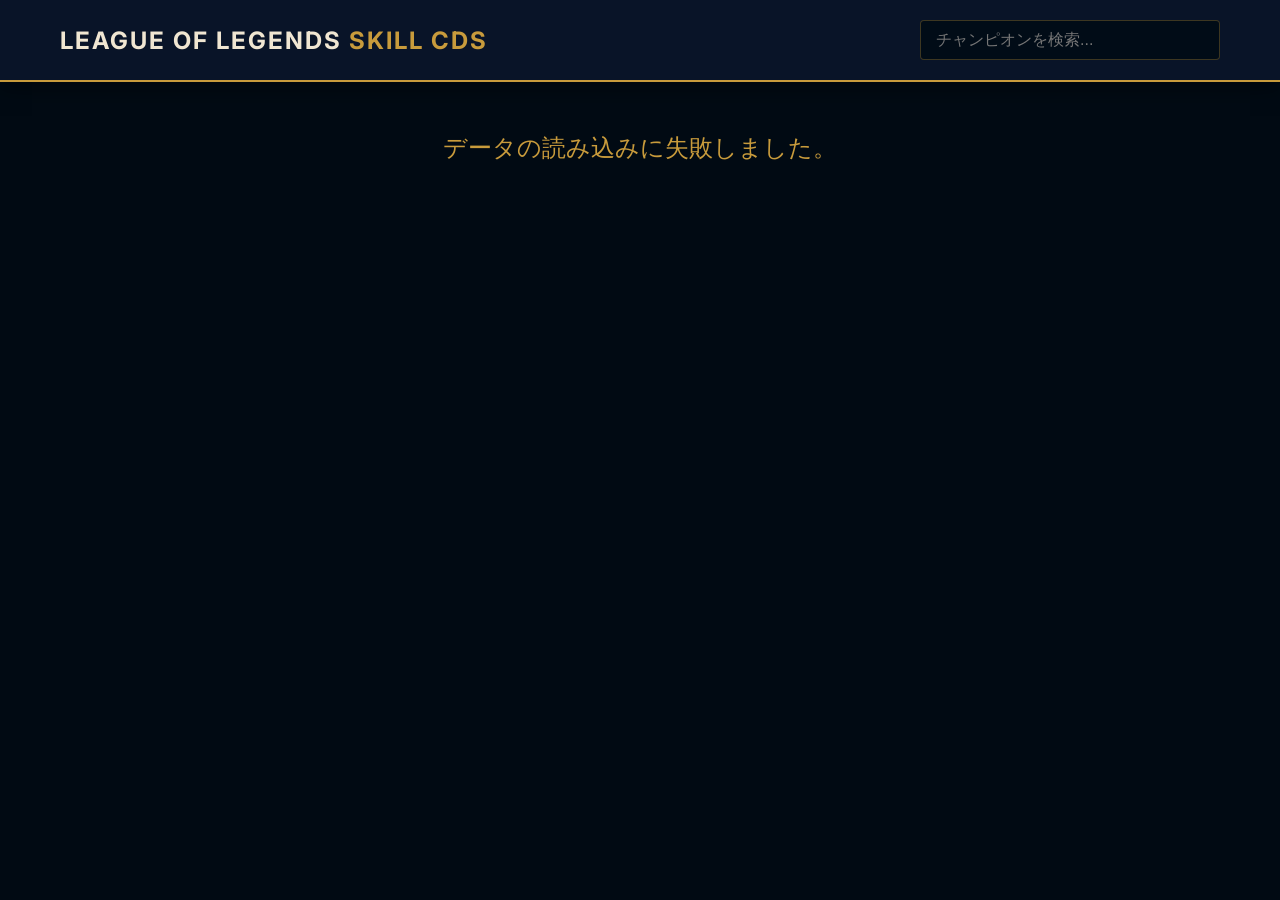
==== index.html @ e63db8bf "Add files via upload" ====
<!DOCTYPE html>
<html lang="ja">
<head>
    <meta charset="UTF-8">
    <meta name="viewport" content="width=device-width, initial-scale=1.0">
    <title>LoL Skill Cooldowns</title>
    <link href="https://fonts.googleapis.com/css2?family=Inter:wght@400;600;800&display=swap" rel="stylesheet">
    <link rel="stylesheet" href="style.css">
</head>
<body>
    <header class="header">
        <div class="header-content">
            <h1>League of Legends <span>Skill CDs</span></h1>
            <input type="text" id="searchInput" placeholder="チャンピオンを検索..." autocomplete="off">
        </div>
    </header>

    <main class="container">
        <div id="loading" class="loading">チャンピオンデータを読み込み中...</div>
        <div id="championGrid" class="champion-grid"></div>
    </main>

    <!-- Modal -->
    <div id="championModal" class="modal">
        <div class="modal-content">
            <button class="close-btn" id="closeModal">&times;</button>
            <div id="modalBody"></div>
        </div>
    </div>

    <script src="app.js"></script>
</body>
</html>
---- style.css ----
:root {
    --hex-dark: #010a13;
    --hex-blue: #091428;
    --hex-gold: #c89b3c;
    --hex-gold-light: #f0e6d2;
    --hex-text: #a09b8c;
    --hex-border: rgba(200, 155, 60, 0.3);
}

* {
    box-sizing: border-box;
    margin: 0;
    padding: 0;
}

body {
    background-color: var(--hex-dark);
    color: var(--hex-gold-light);
    font-family: 'Inter', sans-serif;
    min-height: 100vh;
}

.header {
    background-color: var(--hex-blue);
    border-bottom: 2px solid var(--hex-gold);
    padding: 20px 0;
    position: sticky;
    top: 0;
    z-index: 100;
    box-shadow: 0 4px 20px rgba(0,0,0,0.5);
}

.header-content {
    max-width: 1200px;
    margin: 0 auto;
    padding: 0 20px;
    display: flex;
    justify-content: space-between;
    align-items: center;
    flex-wrap: wrap;
    gap: 15px;
}

.header h1 {
    font-size: 1.5rem;
    text-transform: uppercase;
    letter-spacing: 2px;
}

.header h1 span {
    color: var(--hex-gold);
}

#searchInput {
    padding: 10px 15px;
    border-radius: 4px;
    border: 1px solid var(--hex-border);
    background-color: rgba(1, 10, 19, 0.8);
    color: #fff;
    font-size: 1rem;
    width: 300px;
    outline: none;
    transition: all 0.3s ease;
}

#searchInput:focus {
    border-color: var(--hex-gold);
    box-shadow: 0 0 10px rgba(200, 155, 60, 0.5);
}

.container {
    max-width: 1200px;
    margin: 40px auto;
    padding: 0 20px;
}

.loading {
    text-align: center;
    font-size: 1.5rem;
    color: var(--hex-gold);
    margin-top: 50px;
    animation: pulse 1.5s infinite;
}

@keyframes pulse {
    0% { opacity: 0.5; }
    50% { opacity: 1; }
    100% { opacity: 0.5; }
}

.champion-grid {
    display: grid;
    grid-template-columns: repeat(auto-fill, minmax(100px, 1fr));
    gap: 20px;
}

.champion-card {
    background-color: var(--hex-blue);
    border: 1px solid var(--hex-border);
    border-radius: 4px;
    overflow: hidden;
    cursor: pointer;
    transition: transform 0.3s ease, border-color 0.3s ease;
    text-align: center;
    padding-bottom: 8px;
}

.champion-card:hover {
    transform: translateY(-5px);
    border-color: var(--hex-gold);
    box-shadow: 0 5px 15px rgba(200, 155, 60, 0.2);
}

.champion-card img {
    width: 100%;
    height: auto;
    display: block;
    border-bottom: 1px solid var(--hex-border);
}

.champion-card span {
    display: block;
    margin-top: 8px;
    font-size: 0.85rem;
    font-weight: 600;
    color: var(--hex-gold-light);
}

/* Modal */
.modal {
    display: none;
    position: fixed;
    top: 0; left: 0; width: 100%; height: 100%;
    background-color: rgba(1, 10, 19, 0.9);
    backdrop-filter: blur(5px);
    z-index: 1000;
    justify-content: center;
    align-items: center;
    padding: 20px;
}

.modal.active {
    display: flex;
    animation: fadeIn 0.3s ease;
}

@keyframes fadeIn {
    from { opacity: 0; }
    to { opacity: 1; }
}

.modal-content {
    background: linear-gradient(135deg, var(--hex-blue) 0%, #000 100%);
    border: 1px solid var(--hex-gold);
    border-radius: 8px;
    width: 100%;
    max-width: 800px;
    max-height: 90vh;
    overflow-y: auto;
    position: relative;
    padding: 30px;
    box-shadow: 0 10px 40px rgba(0,0,0,0.8);
}

.close-btn {
    position: absolute;
    top: 15px;
    right: 20px;
    background: none;
    border: none;
    color: var(--hex-gold);
    font-size: 2rem;
    cursor: pointer;
    transition: color 0.3s ease;
}

.close-btn:hover {
    color: #fff;
}

/* Modal Internal Styles */
.champ-header {
    display: flex;
    align-items: center;
    gap: 20px;
    margin-bottom: 30px;
    border-bottom: 1px solid var(--hex-border);
    padding-bottom: 20px;
}

.champ-header img {
    width: 80px;
    height: 80px;
    border-radius: 50%;
    border: 2px solid var(--hex-gold);
}

.champ-title h2 {
    font-size: 2rem;
    color: var(--hex-gold);
}
.champ-title p {
    color: var(--hex-text);
    font-style: italic;
}

.skills-container {
    display: flex;
    flex-direction: column;
    gap: 20px;
}

.skill-row {
    display: flex;
    gap: 20px;
    background: rgba(255, 255, 255, 0.03);
    padding: 15px;
    border-radius: 8px;
    border-left: 3px solid var(--hex-border);
}

.skill-icon-wrapper {
    flex-shrink: 0;
    text-align: center;
}

.skill-icon-wrapper img {
    width: 64px;
    height: 64px;
    border: 1px solid var(--hex-gold);
    border-radius: 4px;
}

.skill-key {
    display: inline-block;
    background: var(--hex-gold);
    color: var(--hex-dark);
    font-weight: bold;
    padding: 2px 8px;
    border-radius: 4px;
    margin-top: 5px;
    font-size: 0.8rem;
}

.skill-info {
    flex-grow: 1;
}

.skill-info h3 {
    color: #fff;
    margin-bottom: 8px;
    font-size: 1.1rem;
}

.skill-info p.desc {
    color: var(--hex-text);
    font-size: 0.9rem;
    line-height: 1.5;
    margin-bottom: 10px;
}

.skill-cd {
    display: inline-block;
    background: rgba(200, 155, 60, 0.1);
    color: var(--hex-gold);
    padding: 6px 12px;
    border-radius: 4px;
    font-family: monospace;
    font-size: 1rem;
    border: 1px solid var(--hex-border);
}

.skill-cd span {
    color: #fff;
    margin-right: 8px;
}
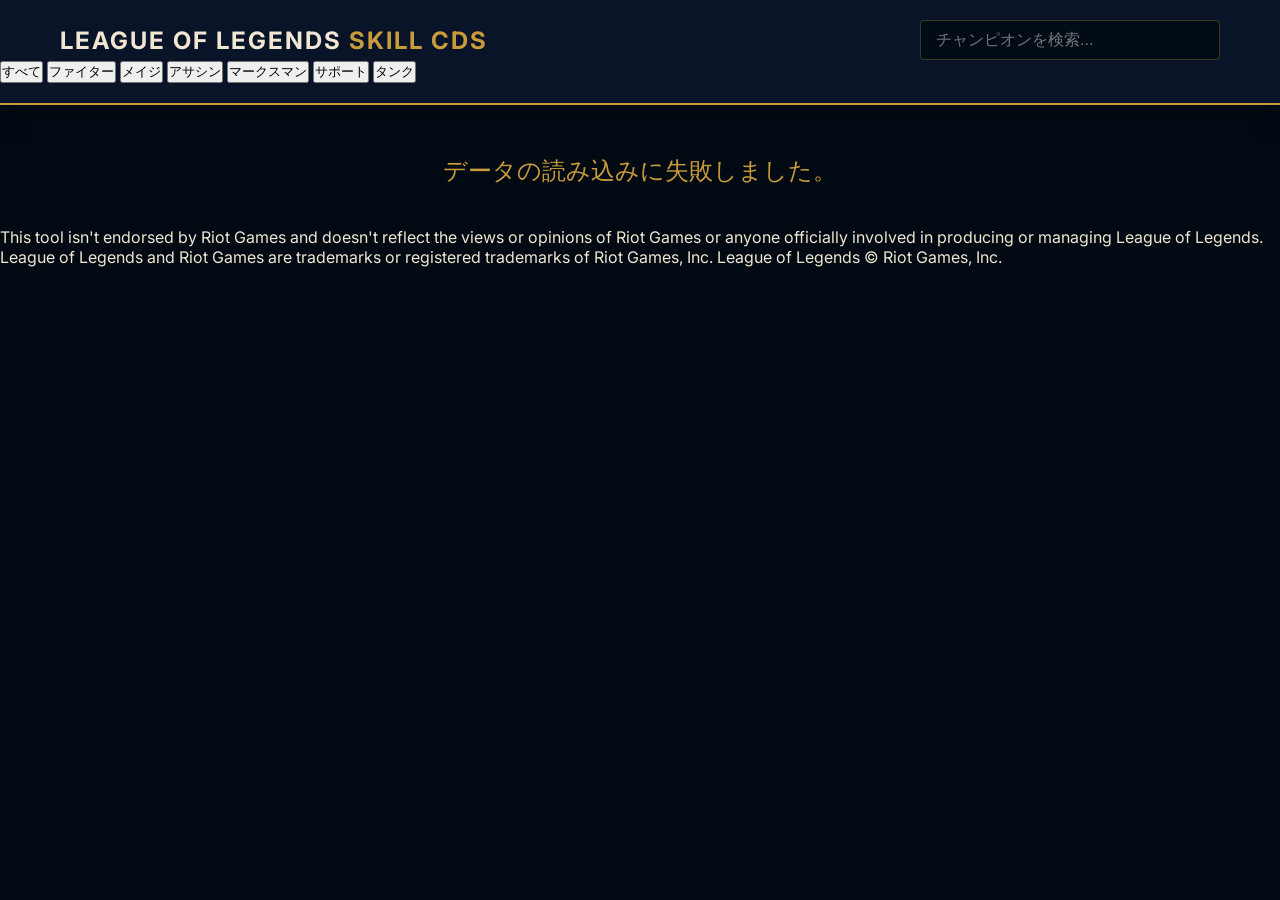
==== commit 0b9d0783: "Add files via upload" ====
--- a/index.html
+++ b/index.html
@@ -13,12 +13,27 @@
             <h1>League of Legends <span>Skill CDs</span></h1>
             <input type="text" id="searchInput" placeholder="チャンピオンを検索..." autocomplete="off">
         </div>
+        <div class="role-filters" id="roleFilters">
+            <button class="role-btn active" data-role="All">すべて</button>
+            <button class="role-btn" data-role="Fighter">ファイター</button>
+            <button class="role-btn" data-role="Mage">メイジ</button>
+            <button class="role-btn" data-role="Assassin">アサシン</button>
+            <button class="role-btn" data-role="Marksman">マークスマン</button>
+            <button class="role-btn" data-role="Support">サポート</button>
+            <button class="role-btn" data-role="Tank">タンク</button>
+        </div>
     </header>
 
     <main class="container">
         <div id="loading" class="loading">チャンピオンデータを読み込み中...</div>
         <div id="championGrid" class="champion-grid"></div>
     </main>
+
+    <footer class="footer">
+        <div class="footer-content">
+            <p>This tool isn't endorsed by Riot Games and doesn't reflect the views or opinions of Riot Games or anyone officially involved in producing or managing League of Legends. League of Legends and Riot Games are trademarks or registered trademarks of Riot Games, Inc. League of Legends &copy; Riot Games, Inc.</p>
+        </div>
+    </footer>
 
     <!-- Modal -->
     <div id="championModal" class="modal">
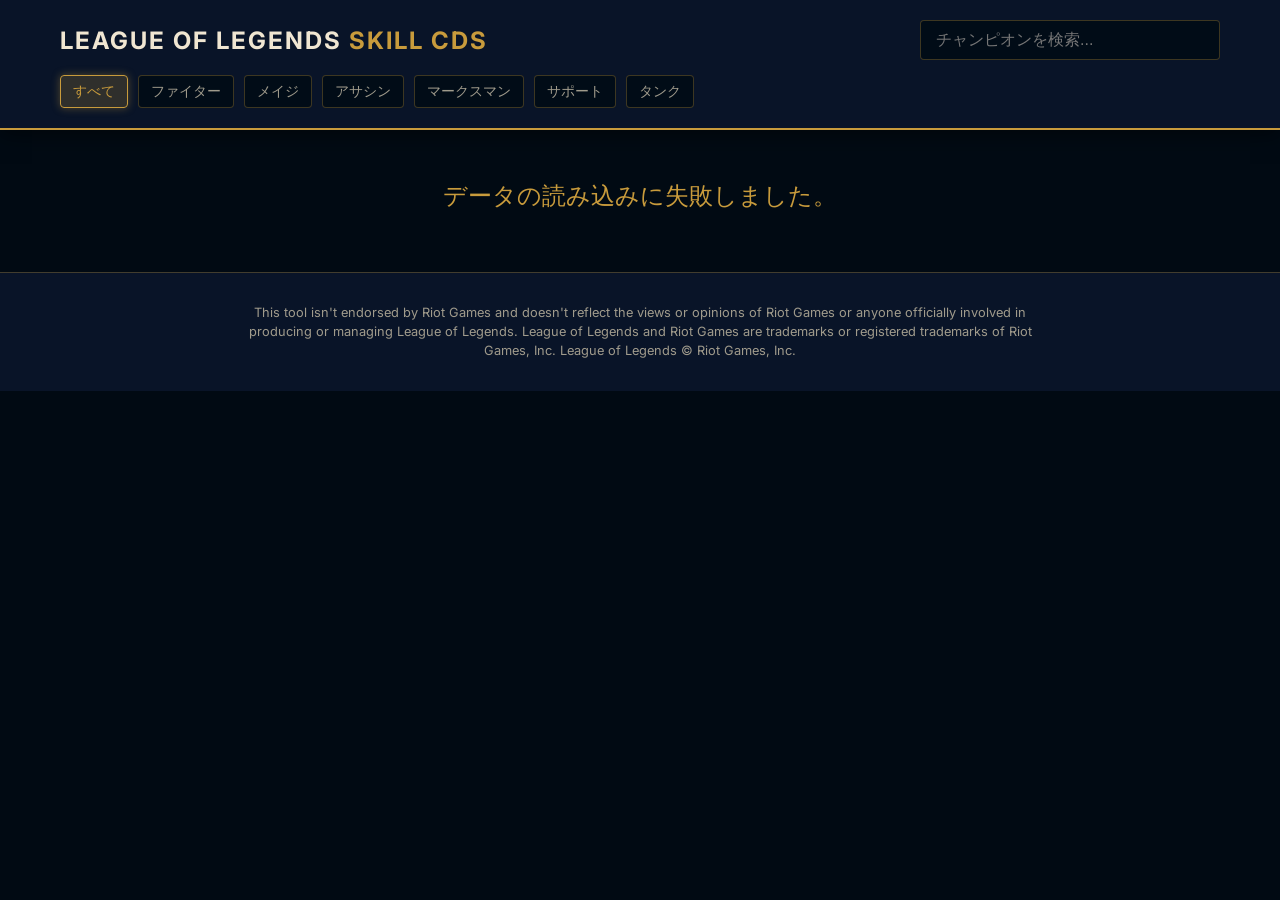
==== commit 3a418476: "Add files via upload" ====
--- a/index.html
+++ b/index.html
@@ -43,6 +43,7 @@
         </div>
     </div>
 
+    <script src="countersData.js"></script>
     <script src="app.js"></script>
 </body>
 </html>
--- a/style.css
+++ b/style.css
@@ -66,6 +66,38 @@
 #searchInput:focus {
     border-color: var(--hex-gold);
     box-shadow: 0 0 10px rgba(200, 155, 60, 0.5);
+}
+
+.role-filters {
+    max-width: 1200px;
+    margin: 15px auto 0;
+    padding: 0 20px;
+    display: flex;
+    gap: 10px;
+    flex-wrap: wrap;
+}
+
+.role-btn {
+    background-color: rgba(1, 10, 19, 0.8);
+    border: 1px solid var(--hex-border);
+    color: var(--hex-text);
+    padding: 6px 12px;
+    border-radius: 4px;
+    cursor: pointer;
+    font-size: 0.9rem;
+    transition: all 0.3s ease;
+}
+
+.role-btn:hover {
+    color: var(--hex-gold-light);
+    border-color: var(--hex-gold);
+}
+
+.role-btn.active {
+    background-color: rgba(200, 155, 60, 0.2);
+    color: var(--hex-gold);
+    border-color: var(--hex-gold);
+    box-shadow: 0 0 8px rgba(200, 155, 60, 0.4);
 }
 
 .container {
@@ -274,3 +306,102 @@
     color: #fff;
     margin-right: 8px;
 }
+
+/* Footer */
+.footer {
+    background-color: var(--hex-blue);
+    border-top: 1px solid var(--hex-border);
+    padding: 30px 20px;
+    margin-top: 60px;
+    text-align: center;
+}
+
+.footer-content {
+    max-width: 800px;
+    margin: 0 auto;
+}
+
+.footer p {
+    color: var(--hex-text);
+    font-size: 0.8rem;
+    line-height: 1.5;
+}
+
+/* Counters Section */
+.counters-section {
+    margin-top: 15px;
+    padding-top: 20px;
+    border-top: 1px dashed var(--hex-border);
+}
+
+.counters-title {
+    color: var(--hex-gold);
+    font-size: 1.2rem;
+    margin-bottom: 15px;
+}
+
+.counter-champs {
+    display: flex;
+    gap: 15px;
+    flex-wrap: wrap;
+}
+
+.counter-champ-card {
+    display: flex;
+    flex-direction: column;
+    align-items: center;
+    background: rgba(0, 0, 0, 0.4);
+    border: 1px solid var(--hex-border);
+    border-radius: 4px;
+    padding: 10px;
+    width: 100px;
+}
+
+.counter-champ-card img {
+    width: 60px;
+    height: 60px;
+    border-radius: 50%;
+    margin-bottom: 5px;
+    border: 1px solid var(--hex-gold);
+}
+
+.counter-champ-card span {
+    color: var(--hex-gold-light);
+    font-size: 0.8rem;
+    text-align: center;
+}
+
+.no-counter-data {
+    color: var(--hex-text);
+    font-size: 0.9rem;
+    font-style: italic;
+}
+
+/* Combo Section */
+.combo-section {
+    margin-top: 20px;
+    padding-top: 20px;
+    border-top: 1px dashed var(--hex-border);
+}
+
+.combo-title {
+    color: var(--hex-gold);
+    font-size: 1.2rem;
+    margin-bottom: 10px;
+}
+
+.combo-list {
+    list-style: none;
+    padding: 0;
+}
+
+.combo-list li {
+    background: rgba(255, 255, 255, 0.05);
+    padding: 8px 12px;
+    border-radius: 4px;
+    margin-bottom: 8px;
+    border-left: 3px solid var(--hex-gold);
+    color: #fff;
+    font-family: monospace;
+    font-size: 1rem;
+}
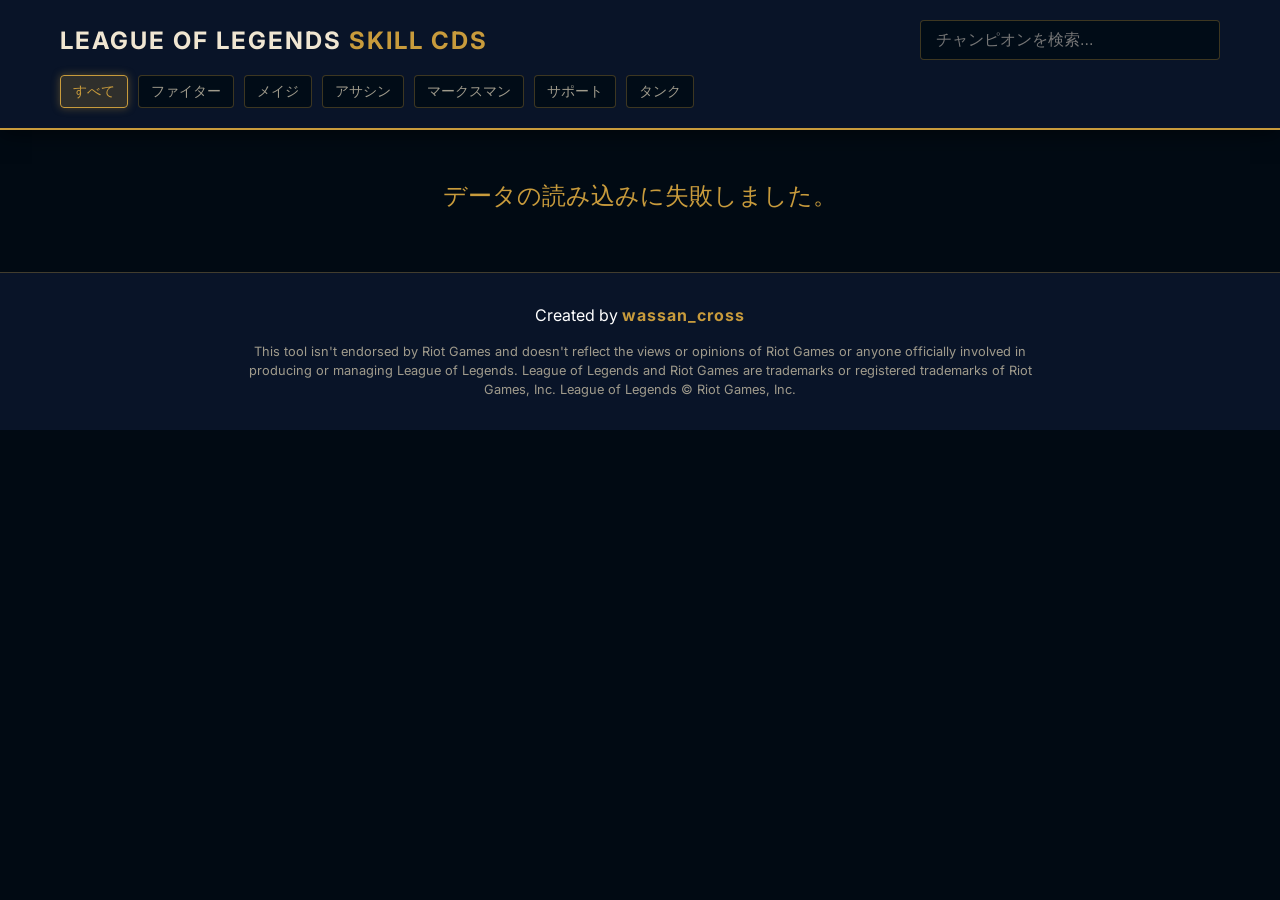
==== commit a079007f: "Add files via upload" ====
--- a/index.html
+++ b/index.html
@@ -31,6 +31,7 @@
 
     <footer class="footer">
         <div class="footer-content">
+            <p class="creator-credit">Created by <span>wassan_cross</span></p>
             <p>This tool isn't endorsed by Riot Games and doesn't reflect the views or opinions of Riot Games or anyone officially involved in producing or managing League of Legends. League of Legends and Riot Games are trademarks or registered trademarks of Riot Games, Inc. League of Legends &copy; Riot Games, Inc.</p>
         </div>
     </footer>
--- a/style.css
+++ b/style.css
@@ -327,6 +327,18 @@
     line-height: 1.5;
 }
 
+.creator-credit {
+    margin-bottom: 15px;
+    font-size: 1rem !important;
+    color: #fff !important;
+}
+
+.creator-credit span {
+    color: var(--hex-gold);
+    font-weight: bold;
+    letter-spacing: 1px;
+}
+
 /* Counters Section */
 .counters-section {
     margin-top: 15px;
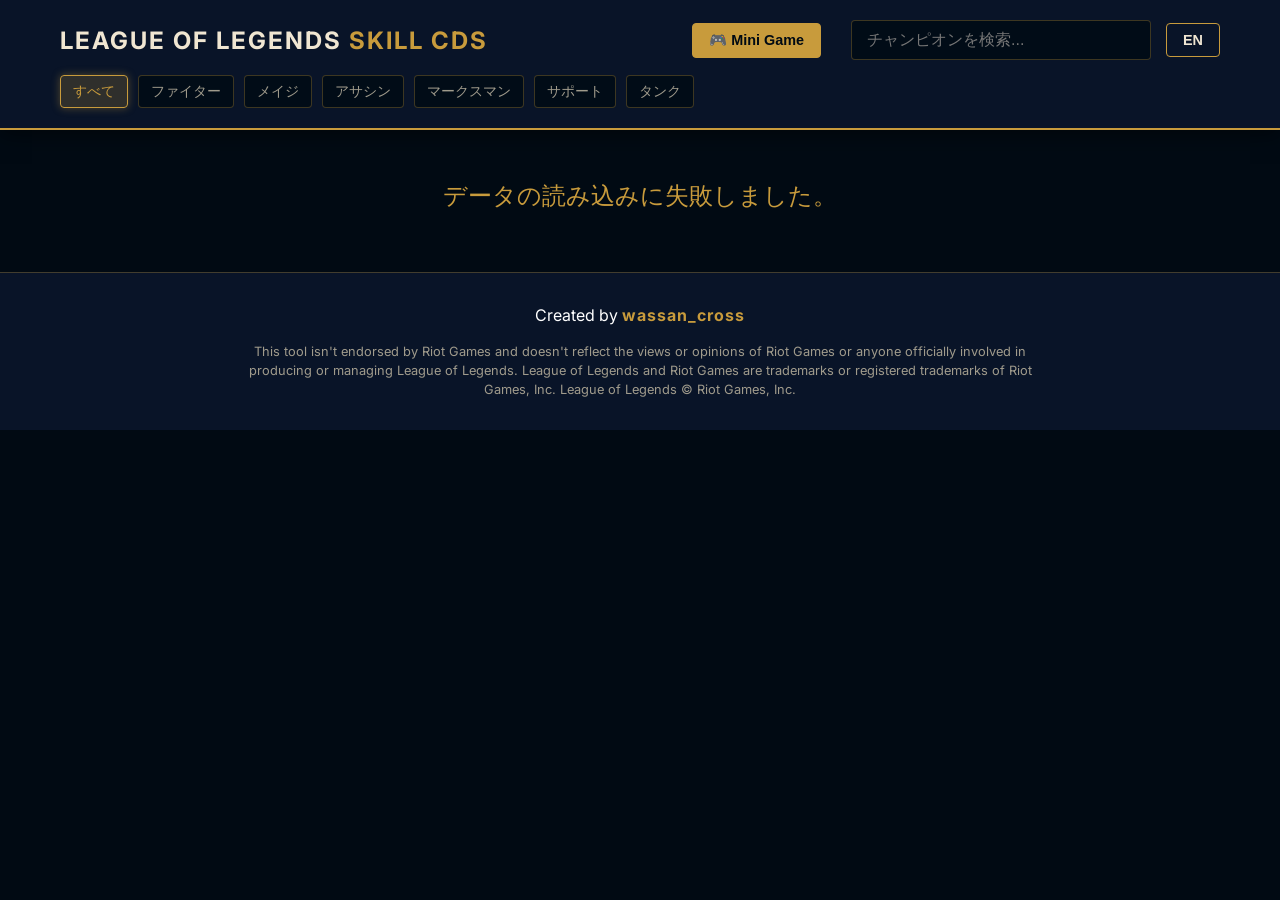
==== commit 17642666: "Add files via upload" ====
--- a/index.html
+++ b/index.html
@@ -8,24 +8,36 @@
     <link rel="stylesheet" href="style.css">
 </head>
 <body>
+    <!-- Mini Game Modal (Moved to top for better priority) -->
+    <div id="miniGameModal" class="modal" style="z-index: 9999;">
+        <div class="modal-content" style="width: 98vw; height: 98vh; max-width: none; padding: 0; background: #000; display: flex; flex-direction: column; position: relative;">
+            <button class="close-btn" id="closeMiniGame" style="z-index: 10001; top: 10px; right: 10px;">&times;</button>
+            <iframe src="../lol-dodge-game/index.html" style="width: 100%; height: 100%; border: none; flex-grow: 1;"></iframe>
+        </div>
+    </div>
+
     <header class="header">
         <div class="header-content">
             <h1>League of Legends <span>Skill CDs</span></h1>
-            <input type="text" id="searchInput" placeholder="チャンピオンを検索..." autocomplete="off">
+            <div class="header-controls">
+                <button id="miniGameBtn" class="lang-btn" style="background: var(--hex-gold); color: var(--hex-dark); margin-right: 15px;">🎮 Mini Game</button>
+                <input type="text" id="searchInput" data-i18n-placeholder="search_placeholder" placeholder="チャンピオンを検索..." autocomplete="off">
+                <button id="langToggle" class="lang-btn">EN</button>
+            </div>
         </div>
         <div class="role-filters" id="roleFilters">
-            <button class="role-btn active" data-role="All">すべて</button>
-            <button class="role-btn" data-role="Fighter">ファイター</button>
-            <button class="role-btn" data-role="Mage">メイジ</button>
-            <button class="role-btn" data-role="Assassin">アサシン</button>
-            <button class="role-btn" data-role="Marksman">マークスマン</button>
-            <button class="role-btn" data-role="Support">サポート</button>
-            <button class="role-btn" data-role="Tank">タンク</button>
+            <button class="role-btn active" data-role="All" data-i18n="role_all">すべて</button>
+            <button class="role-btn" data-role="Fighter" data-i18n="role_fighter">ファイター</button>
+            <button class="role-btn" data-role="Mage" data-i18n="role_mage">メイジ</button>
+            <button class="role-btn" data-role="Assassin" data-i18n="role_assassin">アサシン</button>
+            <button class="role-btn" data-role="Marksman" data-i18n="role_marksman">マークスマン</button>
+            <button class="role-btn" data-role="Support" data-i18n="role_support">サポート</button>
+            <button class="role-btn" data-role="Tank" data-i18n="role_tank">タンク</button>
         </div>
     </header>
 
     <main class="container">
-        <div id="loading" class="loading">チャンピオンデータを読み込み中...</div>
+        <div id="loading" class="loading" data-i18n="loading">チャンピオンデータを読み込み中...</div>
         <div id="championGrid" class="champion-grid"></div>
     </main>
 
--- a/style.css
+++ b/style.css
@@ -51,6 +51,12 @@
     color: var(--hex-gold);
 }
 
+.header-controls {
+    display: flex;
+    align-items: center;
+    gap: 15px;
+}
+
 #searchInput {
     padding: 10px 15px;
     border-radius: 4px;
@@ -66,6 +72,24 @@
 #searchInput:focus {
     border-color: var(--hex-gold);
     box-shadow: 0 0 10px rgba(200, 155, 60, 0.5);
+}
+
+.lang-btn {
+    background-color: var(--hex-blue);
+    border: 1px solid var(--hex-gold);
+    color: var(--hex-gold-light);
+    padding: 8px 16px;
+    border-radius: 4px;
+    cursor: pointer;
+    font-weight: 600;
+    transition: all 0.3s ease;
+    font-size: 0.9rem;
+}
+
+.lang-btn:hover {
+    background-color: rgba(200, 155, 60, 0.2);
+    color: #fff;
+    box-shadow: 0 0 10px rgba(200, 155, 60, 0.3);
 }
 
 .role-filters {
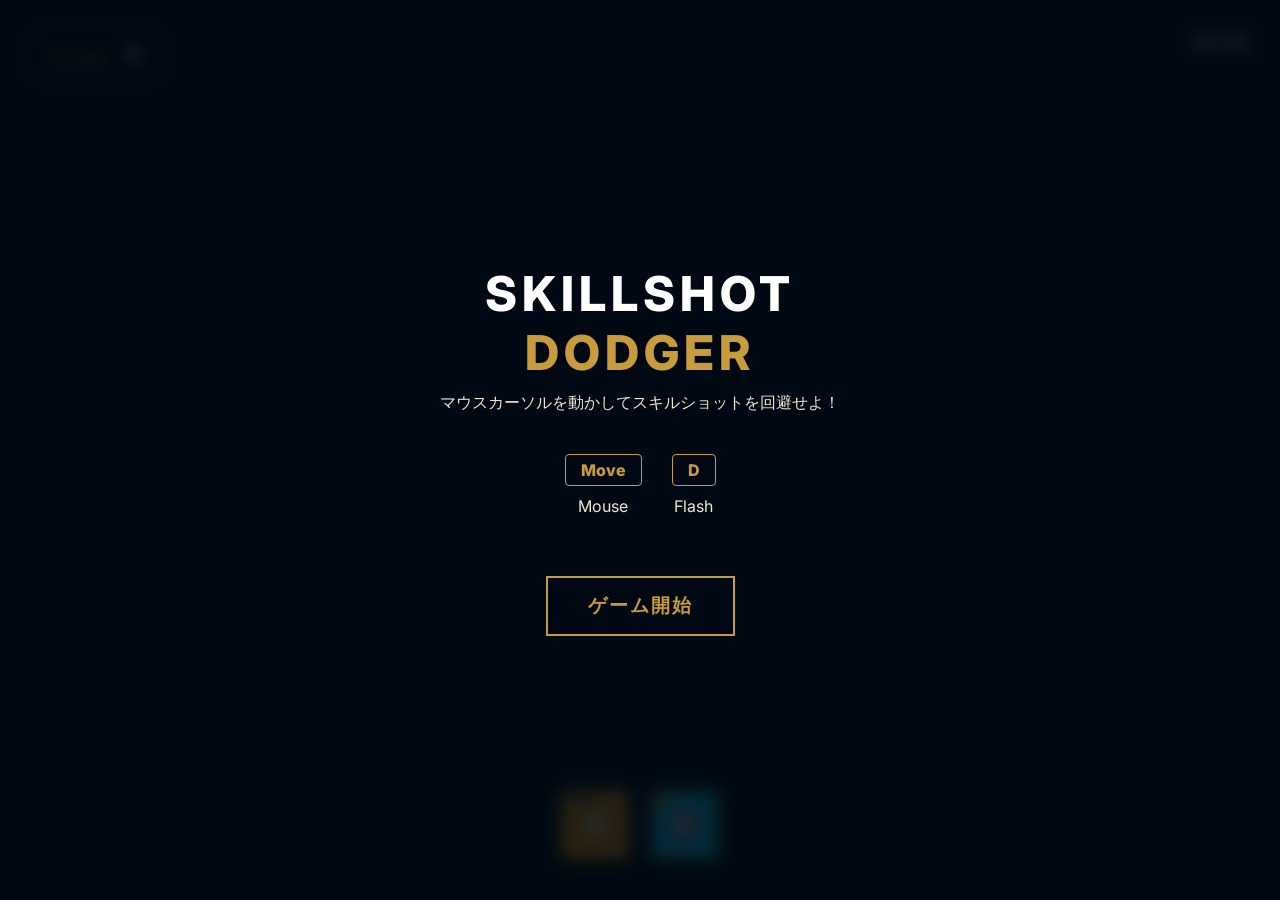
==== commit d9f0389e: "Add files via upload" ====
--- a/index.html
+++ b/index.html
@@ -3,60 +3,83 @@
 <head>
     <meta charset="UTF-8">
     <meta name="viewport" content="width=device-width, initial-scale=1.0">
-    <title>LoL Skill Cooldowns</title>
+    <title>Skillshot Dodger - LoL Mini Game</title>
     <link href="https://fonts.googleapis.com/css2?family=Inter:wght@400;600;800&display=swap" rel="stylesheet">
     <link rel="stylesheet" href="style.css">
 </head>
 <body>
-    <!-- Mini Game Modal (Moved to top for better priority) -->
-    <div id="miniGameModal" class="modal" style="z-index: 9999;">
-        <div class="modal-content" style="width: 98vw; height: 98vh; max-width: none; padding: 0; background: #000; display: flex; flex-direction: column; position: relative;">
-            <button class="close-btn" id="closeMiniGame" style="z-index: 10001; top: 10px; right: 10px;">&times;</button>
-            <iframe src="../lol-dodge-game/index.html" style="width: 100%; height: 100%; border: none; flex-grow: 1;"></iframe>
+    <div id="game-container">
+        <!-- HUD -->
+        <div id="hud">
+            <div class="hud-top">
+                <div class="score-container">
+                    <span class="label">SCORE:</span>
+                    <span id="score">0</span>
+                </div>
+                <div class="timer-container">
+                    <span id="timer">00:00</span>
+                </div>
+            </div>
+            
+            <div class="hud-bottom">
+                <div class="ability-slot" id="regen-slot">
+                    <div class="key">SHIFT</div>
+                    <div class="icon" id="regen-icon" style="background-color: #ff9d00;"></div>
+                    <div class="cooldown-overlay" id="regen-cooldown"></div>
+                </div>
+                <div class="ability-slot" id="immortality-slot">
+                    <div class="key">E</div>
+                    <div class="icon" id="immortality-icon" style="background-color: #00d4ff;"></div>
+                    <div class="cooldown-overlay" id="immortality-cooldown"></div>
+                </div>
+            </div>
+        </div>
+
+        <!-- Canvas -->
+        <canvas id="gameCanvas"></canvas>
+
+        <!-- Overlay screens -->
+        <div id="start-screen" class="overlay active">
+            <div class="content">
+                <h1>SKILLSHOT <span>DODGER</span></h1>
+                <p>マウスカーソルを動かしてスキルショットを回避せよ！</p>
+                <div class="controls-guide">
+                    <div class="guide-item">
+                        <span class="key">Move</span> Mouse
+                    </div>
+                    <div class="guide-item">
+                        <span class="key">D</span> Flash
+                    </div>
+                </div>
+                <button id="start-btn">ゲーム開始</button>
+            </div>
+        </div>
+
+        <div id="game-over-screen" class="overlay">
+            <div class="content">
+                <h2>DEFEAT</h2>
+                <div class="final-stats">
+                    <p>Score: <span id="final-score">0</span></p>
+                    <p>Time: <span id="final-time">00:00</span></p>
+                </div>
+                
+                <div id="ranking-input-area">
+                    <input type="text" id="player-name-input" placeholder="名前を入力..." maxlength="10">
+                    <button id="submit-score-btn">ランキングに登録</button>
+                </div>
+
+                <div class="leaderboard">
+                    <h3>TOP RANKING</h3>
+                    <ul id="leaderboard-list">
+                        <!-- Rankings will be injected here -->
+                    </ul>
+                </div>
+
+                <button id="restart-btn">もう一度挑戦</button>
+            </div>
         </div>
     </div>
 
-    <header class="header">
-        <div class="header-content">
-            <h1>League of Legends <span>Skill CDs</span></h1>
-            <div class="header-controls">
-                <button id="miniGameBtn" class="lang-btn" style="background: var(--hex-gold); color: var(--hex-dark); margin-right: 15px;">🎮 Mini Game</button>
-                <input type="text" id="searchInput" data-i18n-placeholder="search_placeholder" placeholder="チャンピオンを検索..." autocomplete="off">
-                <button id="langToggle" class="lang-btn">EN</button>
-            </div>
-        </div>
-        <div class="role-filters" id="roleFilters">
-            <button class="role-btn active" data-role="All" data-i18n="role_all">すべて</button>
-            <button class="role-btn" data-role="Fighter" data-i18n="role_fighter">ファイター</button>
-            <button class="role-btn" data-role="Mage" data-i18n="role_mage">メイジ</button>
-            <button class="role-btn" data-role="Assassin" data-i18n="role_assassin">アサシン</button>
-            <button class="role-btn" data-role="Marksman" data-i18n="role_marksman">マークスマン</button>
-            <button class="role-btn" data-role="Support" data-i18n="role_support">サポート</button>
-            <button class="role-btn" data-role="Tank" data-i18n="role_tank">タンク</button>
-        </div>
-    </header>
-
-    <main class="container">
-        <div id="loading" class="loading" data-i18n="loading">チャンピオンデータを読み込み中...</div>
-        <div id="championGrid" class="champion-grid"></div>
-    </main>
-
-    <footer class="footer">
-        <div class="footer-content">
-            <p class="creator-credit">Created by <span>wassan_cross</span></p>
-            <p>This tool isn't endorsed by Riot Games and doesn't reflect the views or opinions of Riot Games or anyone officially involved in producing or managing League of Legends. League of Legends and Riot Games are trademarks or registered trademarks of Riot Games, Inc. League of Legends &copy; Riot Games, Inc.</p>
-        </div>
-    </footer>
-
-    <!-- Modal -->
-    <div id="championModal" class="modal">
-        <div class="modal-content">
-            <button class="close-btn" id="closeModal">&times;</button>
-            <div id="modalBody"></div>
-        </div>
-    </div>
-
-    <script src="countersData.js"></script>
-    <script src="app.js"></script>
+    <script src="game.js"></script>
 </body>
 </html>
--- a/style.css
+++ b/style.css
@@ -3,441 +3,313 @@
     --hex-blue: #091428;
     --hex-gold: #c89b3c;
     --hex-gold-light: #f0e6d2;
-    --hex-text: #a09b8c;
-    --hex-border: rgba(200, 155, 60, 0.3);
+    --hex-border: rgba(200, 155, 60, 0.4);
+    --hex-bg-gradient: radial-gradient(circle, #0a1428 0%, #010a13 100%);
 }
 
 * {
     box-sizing: border-box;
     margin: 0;
     padding: 0;
+    user-select: none;
 }
 
 body {
-    background-color: var(--hex-dark);
+    background-color: #000;
     color: var(--hex-gold-light);
     font-family: 'Inter', sans-serif;
-    min-height: 100vh;
-}
-
-.header {
-    background-color: var(--hex-blue);
-    border-bottom: 2px solid var(--hex-gold);
-    padding: 20px 0;
-    position: sticky;
+    overflow: hidden;
+    width: 100vw;
+    height: 100vh;
+}
+
+#game-container {
+    position: relative;
+    width: 100%;
+    height: 100%;
+    display: flex;
+    justify-content: center;
+    align-items: center;
+    background: var(--hex-bg-gradient);
+}
+
+canvas {
+    background-color: #050a14;
+    background-image: url('assets/bg.png');
+    background-size: cover;
+    background-position: center;
+    box-shadow: 0 0 50px rgba(0,0,0,0.8);
+    display: block;
+    cursor: default;
+}
+
+/* HUD Styles */
+#hud {
+    position: absolute;
     top: 0;
+    left: 0;
+    width: 100%;
+    height: 100%;
+    pointer-events: none;
+    z-index: 10;
+    padding: 30px;
+}
+
+.hud-top {
+    display: flex;
+    justify-content: space-between;
+    align-items: flex-start;
+}
+
+.score-container {
+    background: rgba(1, 10, 19, 0.8);
+    border: 1px solid var(--hex-border);
+    padding: 10px 20px;
+    border-radius: 4px;
+    backdrop-filter: blur(10px);
+}
+
+.score-container .label {
+    color: var(--hex-gold);
+    font-size: 0.8rem;
+    font-weight: 800;
+    letter-spacing: 2px;
+    margin-right: 10px;
+}
+
+#score {
+    font-size: 1.5rem;
+    font-weight: 800;
+    font-family: monospace;
+}
+
+.timer-container {
+    font-size: 1.2rem;
+    font-weight: 600;
+    color: #fff;
+    text-shadow: 0 0 10px rgba(0,0,0,1);
+}
+
+.hud-bottom {
+    position: absolute;
+    bottom: 40px;
+    left: 50%;
+    transform: translateX(-50%);
+    display: flex;
+    gap: 20px;
+}
+
+.ability-slot {
+    width: 70px;
+    height: 70px;
+    background: rgba(1, 10, 19, 0.95);
+    border: 2px solid var(--hex-gold);
+    border-radius: 8px;
+    position: relative;
+    overflow: hidden;
+    box-shadow: 0 0 20px rgba(0, 0, 0, 0.5);
+}
+
+.ability-slot .icon {
+    width: 100%;
+    height: 100%;
+    display: flex;
+    justify-content: center;
+    align-items: center;
+    font-size: 2rem;
+    color: #fff;
+}
+
+#regen-icon::after { content: '✚'; }
+#immortality-icon::after { content: '🛡️'; }
+
+.ability-slot .key {
+    position: absolute;
+    top: 2px;
+    left: 2px;
+    background: var(--hex-gold);
+    color: var(--hex-dark);
+    font-weight: 900;
+    font-size: 0.5rem;
+    padding: 1px 4px;
+    border-radius: 2px;
+    z-index: 5;
+    text-transform: uppercase;
+}
+
+.cooldown-overlay {
+    position: absolute;
+    top: 0;
+    left: 0;
+    width: 100%;
+    height: 100%;
+    background: rgba(0, 0, 0, 0.7);
+    transform: translateY(100%);
+    transition: transform 0.1s linear;
+}
+
+/* Overlays */
+.overlay {
+    position: absolute;
+    top: 0;
+    left: 0;
+    width: 100%;
+    height: 100%;
+    background: rgba(1, 10, 19, 0.85);
+    backdrop-filter: blur(8px);
+    display: flex;
+    justify-content: center;
+    align-items: center;
     z-index: 100;
-    box-shadow: 0 4px 20px rgba(0,0,0,0.5);
-}
-
-.header-content {
-    max-width: 1200px;
-    margin: 0 auto;
-    padding: 0 20px;
-    display: flex;
-    justify-content: space-between;
+    opacity: 0;
+    pointer-events: none;
+    transition: opacity 0.5s ease;
+}
+
+.overlay.active {
+    opacity: 1;
+    pointer-events: all;
+}
+
+.content {
+    text-align: center;
+    max-width: 500px;
+}
+
+.overlay h1 {
+    font-size: 3rem;
+    font-weight: 800;
+    letter-spacing: 5px;
+    margin-bottom: 10px;
+    color: #fff;
+}
+
+.overlay h1 span {
+    color: var(--hex-gold);
+}
+
+.overlay h2 {
+    font-size: 4rem;
+    font-weight: 800;
+    color: #ff4655; /* Defeat red */
+    letter-spacing: 10px;
+    margin-bottom: 30px;
+    text-shadow: 0 0 30px rgba(255, 70, 85, 0.3);
+}
+
+.controls-guide {
+    display: flex;
+    justify-content: center;
+    gap: 30px;
+    margin: 40px 0;
+}
+
+.guide-item {
+    display: flex;
+    flex-direction: column;
     align-items: center;
-    flex-wrap: wrap;
-    gap: 15px;
-}
-
-.header h1 {
-    font-size: 1.5rem;
+    gap: 10px;
+}
+
+.guide-item .key {
+    display: inline-block;
+    border: 1px solid var(--hex-gold);
+    padding: 5px 15px;
+    border-radius: 4px;
+    font-weight: 800;
+    color: var(--hex-gold);
+}
+
+button {
+    background: transparent;
+    border: 2px solid var(--hex-gold);
+    color: var(--hex-gold);
+    padding: 15px 40px;
+    font-size: 1.2rem;
+    font-weight: 800;
     text-transform: uppercase;
     letter-spacing: 2px;
-}
-
-.header h1 span {
-    color: var(--hex-gold);
-}
-
-.header-controls {
-    display: flex;
-    align-items: center;
-    gap: 15px;
-}
-
-#searchInput {
-    padding: 10px 15px;
+    cursor: pointer;
+    transition: all 0.3s ease;
+    margin-top: 20px;
+}
+
+button:hover {
+    background: var(--hex-gold);
+    color: var(--hex-dark);
+    box-shadow: 0 0 20px rgba(200, 155, 60, 0.5);
+}
+
+.final-stats {
+    margin-bottom: 20px;
+}
+
+#ranking-input-area {
+    margin-bottom: 30px;
+    display: flex;
+    gap: 10px;
+    justify-content: center;
+}
+
+#player-name-input {
+    background: rgba(255,255,255,0.1);
+    border: 1px solid var(--hex-gold);
+    color: #fff;
+    padding: 10px;
     border-radius: 4px;
-    border: 1px solid var(--hex-border);
-    background-color: rgba(1, 10, 19, 0.8);
-    color: #fff;
     font-size: 1rem;
-    width: 300px;
     outline: none;
-    transition: all 0.3s ease;
-}
-
-#searchInput:focus {
-    border-color: var(--hex-gold);
-    box-shadow: 0 0 10px rgba(200, 155, 60, 0.5);
-}
-
-.lang-btn {
-    background-color: var(--hex-blue);
-    border: 1px solid var(--hex-gold);
-    color: var(--hex-gold-light);
-    padding: 8px 16px;
-    border-radius: 4px;
-    cursor: pointer;
-    font-weight: 600;
-    transition: all 0.3s ease;
+}
+
+#submit-score-btn {
+    margin-top: 0;
+    padding: 10px 20px;
     font-size: 0.9rem;
 }
 
-.lang-btn:hover {
-    background-color: rgba(200, 155, 60, 0.2);
-    color: #fff;
-    box-shadow: 0 0 10px rgba(200, 155, 60, 0.3);
-}
-
-.role-filters {
-    max-width: 1200px;
-    margin: 15px auto 0;
-    padding: 0 20px;
-    display: flex;
-    gap: 10px;
-    flex-wrap: wrap;
-}
-
-.role-btn {
-    background-color: rgba(1, 10, 19, 0.8);
-    border: 1px solid var(--hex-border);
-    color: var(--hex-text);
-    padding: 6px 12px;
-    border-radius: 4px;
-    cursor: pointer;
-    font-size: 0.9rem;
-    transition: all 0.3s ease;
-}
-
-.role-btn:hover {
-    color: var(--hex-gold-light);
-    border-color: var(--hex-gold);
-}
-
-.role-btn.active {
-    background-color: rgba(200, 155, 60, 0.2);
-    color: var(--hex-gold);
-    border-color: var(--hex-gold);
-    box-shadow: 0 0 8px rgba(200, 155, 60, 0.4);
-}
-
-.container {
-    max-width: 1200px;
-    margin: 40px auto;
-    padding: 0 20px;
-}
-
-.loading {
-    text-align: center;
-    font-size: 1.5rem;
-    color: var(--hex-gold);
-    margin-top: 50px;
-    animation: pulse 1.5s infinite;
-}
-
-@keyframes pulse {
-    0% { opacity: 0.5; }
-    50% { opacity: 1; }
-    100% { opacity: 0.5; }
-}
-
-.champion-grid {
-    display: grid;
-    grid-template-columns: repeat(auto-fill, minmax(100px, 1fr));
-    gap: 20px;
-}
-
-.champion-card {
-    background-color: var(--hex-blue);
-    border: 1px solid var(--hex-border);
-    border-radius: 4px;
-    overflow: hidden;
-    cursor: pointer;
-    transition: transform 0.3s ease, border-color 0.3s ease;
-    text-align: center;
-    padding-bottom: 8px;
-}
-
-.champion-card:hover {
-    transform: translateY(-5px);
-    border-color: var(--hex-gold);
-    box-shadow: 0 5px 15px rgba(200, 155, 60, 0.2);
-}
-
-.champion-card img {
-    width: 100%;
-    height: auto;
-    display: block;
-    border-bottom: 1px solid var(--hex-border);
-}
-
-.champion-card span {
-    display: block;
-    margin-top: 8px;
-    font-size: 0.85rem;
-    font-weight: 600;
-    color: var(--hex-gold-light);
-}
-
-/* Modal */
-.modal {
-    display: none;
-    position: fixed;
-    top: 0; left: 0; width: 100%; height: 100%;
-    background-color: rgba(1, 10, 19, 0.9);
-    backdrop-filter: blur(5px);
-    z-index: 1000;
-    justify-content: center;
-    align-items: center;
-    padding: 20px;
-}
-
-.modal.active {
-    display: flex;
-    animation: fadeIn 0.3s ease;
-}
-
-@keyframes fadeIn {
-    from { opacity: 0; }
-    to { opacity: 1; }
-}
-
-.modal-content {
-    background: linear-gradient(135deg, var(--hex-blue) 0%, #000 100%);
-    border: 1px solid var(--hex-gold);
-    border-radius: 8px;
-    width: 100%;
-    max-width: 800px;
-    max-height: 90vh;
-    overflow-y: auto;
-    position: relative;
-    padding: 30px;
-    box-shadow: 0 10px 40px rgba(0,0,0,0.8);
-}
-
-.close-btn {
-    position: absolute;
-    top: 15px;
-    right: 20px;
-    background: none;
-    border: none;
-    color: var(--hex-gold);
-    font-size: 2rem;
-    cursor: pointer;
-    transition: color 0.3s ease;
-}
-
-.close-btn:hover {
-    color: #fff;
-}
-
-/* Modal Internal Styles */
-.champ-header {
-    display: flex;
-    align-items: center;
-    gap: 20px;
+.leaderboard {
     margin-bottom: 30px;
-    border-bottom: 1px solid var(--hex-border);
-    padding-bottom: 20px;
-}
-
-.champ-header img {
-    width: 80px;
-    height: 80px;
-    border-radius: 50%;
-    border: 2px solid var(--hex-gold);
-}
-
-.champ-title h2 {
-    font-size: 2rem;
-    color: var(--hex-gold);
-}
-.champ-title p {
-    color: var(--hex-text);
-    font-style: italic;
-}
-
-.skills-container {
-    display: flex;
-    flex-direction: column;
-    gap: 20px;
-}
-
-.skill-row {
-    display: flex;
-    gap: 20px;
-    background: rgba(255, 255, 255, 0.03);
+    background: rgba(0,0,0,0.3);
     padding: 15px;
     border-radius: 8px;
-    border-left: 3px solid var(--hex-border);
-}
-
-.skill-icon-wrapper {
-    flex-shrink: 0;
-    text-align: center;
-}
-
-.skill-icon-wrapper img {
-    width: 64px;
-    height: 64px;
-    border: 1px solid var(--hex-gold);
-    border-radius: 4px;
-}
-
-.skill-key {
-    display: inline-block;
-    background: var(--hex-gold);
-    color: var(--hex-dark);
-    font-weight: bold;
-    padding: 2px 8px;
-    border-radius: 4px;
-    margin-top: 5px;
-    font-size: 0.8rem;
-}
-
-.skill-info {
-    flex-grow: 1;
-}
-
-.skill-info h3 {
-    color: #fff;
-    margin-bottom: 8px;
-    font-size: 1.1rem;
-}
-
-.skill-info p.desc {
-    color: var(--hex-text);
-    font-size: 0.9rem;
-    line-height: 1.5;
+    border: 1px solid rgba(200, 155, 60, 0.2);
+}
+
+.leaderboard h3 {
+    font-size: 1rem;
+    color: var(--hex-gold);
     margin-bottom: 10px;
-}
-
-.skill-cd {
-    display: inline-block;
-    background: rgba(200, 155, 60, 0.1);
-    color: var(--hex-gold);
-    padding: 6px 12px;
-    border-radius: 4px;
+    letter-spacing: 2px;
+}
+
+.leaderboard ul {
+    list-style: none;
+    text-align: left;
+}
+
+.leaderboard li {
+    display: flex;
+    justify-content: space-between;
+    padding: 5px 0;
+    border-bottom: 1px solid rgba(255,255,255,0.05);
     font-family: monospace;
-    font-size: 1rem;
-    border: 1px solid var(--hex-border);
-}
-
-.skill-cd span {
-    color: #fff;
-    margin-right: 8px;
-}
-
-/* Footer */
-.footer {
-    background-color: var(--hex-blue);
-    border-top: 1px solid var(--hex-border);
-    padding: 30px 20px;
-    margin-top: 60px;
-    text-align: center;
-}
-
-.footer-content {
-    max-width: 800px;
-    margin: 0 auto;
-}
-
-.footer p {
-    color: var(--hex-text);
-    font-size: 0.8rem;
-    line-height: 1.5;
-}
-
-.creator-credit {
-    margin-bottom: 15px;
-    font-size: 1rem !important;
-    color: #fff !important;
-}
-
-.creator-credit span {
-    color: var(--hex-gold);
-    font-weight: bold;
-    letter-spacing: 1px;
-}
-
-/* Counters Section */
-.counters-section {
-    margin-top: 15px;
-    padding-top: 20px;
-    border-top: 1px dashed var(--hex-border);
-}
-
-.counters-title {
-    color: var(--hex-gold);
-    font-size: 1.2rem;
-    margin-bottom: 15px;
-}
-
-.counter-champs {
-    display: flex;
-    gap: 15px;
-    flex-wrap: wrap;
-}
-
-.counter-champ-card {
-    display: flex;
-    flex-direction: column;
-    align-items: center;
-    background: rgba(0, 0, 0, 0.4);
-    border: 1px solid var(--hex-border);
-    border-radius: 4px;
-    padding: 10px;
-    width: 100px;
-}
-
-.counter-champ-card img {
-    width: 60px;
-    height: 60px;
-    border-radius: 50%;
-    margin-bottom: 5px;
-    border: 1px solid var(--hex-gold);
-}
-
-.counter-champ-card span {
-    color: var(--hex-gold-light);
-    font-size: 0.8rem;
-    text-align: center;
-}
-
-.no-counter-data {
-    color: var(--hex-text);
-    font-size: 0.9rem;
-    font-style: italic;
-}
-
-/* Combo Section */
-.combo-section {
-    margin-top: 20px;
-    padding-top: 20px;
-    border-top: 1px dashed var(--hex-border);
-}
-
-.combo-title {
-    color: var(--hex-gold);
-    font-size: 1.2rem;
-    margin-bottom: 10px;
-}
-
-.combo-list {
-    list-style: none;
-    padding: 0;
-}
-
-.combo-list li {
-    background: rgba(255, 255, 255, 0.05);
-    padding: 8px 12px;
-    border-radius: 4px;
-    margin-bottom: 8px;
-    border-left: 3px solid var(--hex-gold);
-    color: #fff;
-    font-family: monospace;
-    font-size: 1rem;
-}
+}
+
+.leaderboard li span.name {
+    color: #fff;
+}
+
+.leaderboard li span.score {
+    color: var(--hex-gold);
+    font-weight: 800;
+}
+
+.final-stats p {
+    font-size: 1.5rem;
+    margin: 10px 0;
+}
+
+.final-stats span {
+    color: var(--hex-gold);
+    font-weight: 800;
+}
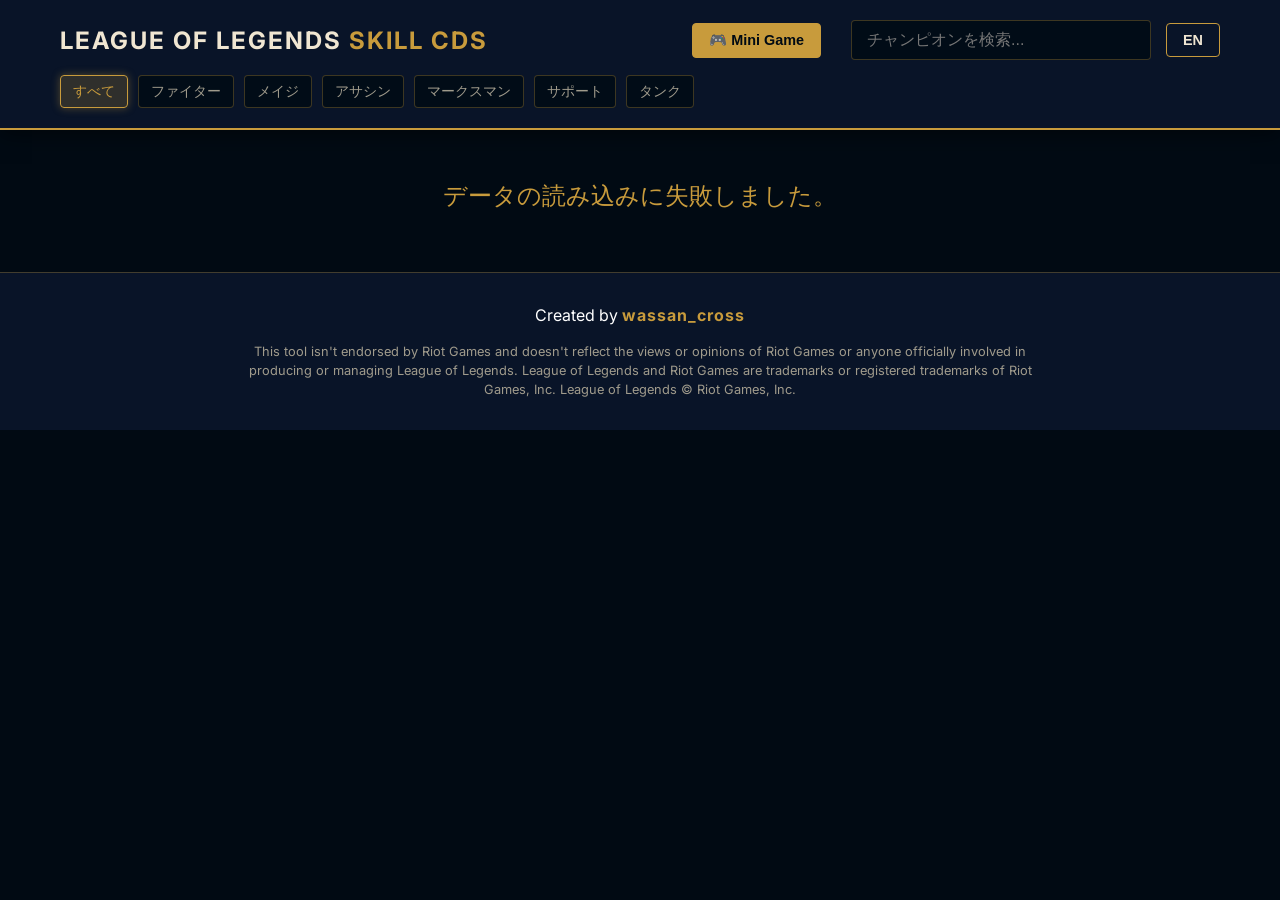
==== commit 1d718f48: "Add files via upload" ====
--- a/index.html
+++ b/index.html
@@ -3,83 +3,60 @@
 <head>
     <meta charset="UTF-8">
     <meta name="viewport" content="width=device-width, initial-scale=1.0">
-    <title>Skillshot Dodger - LoL Mini Game</title>
+    <title>LoL Skill Cooldowns</title>
     <link href="https://fonts.googleapis.com/css2?family=Inter:wght@400;600;800&display=swap" rel="stylesheet">
     <link rel="stylesheet" href="style.css">
 </head>
 <body>
-    <div id="game-container">
-        <!-- HUD -->
-        <div id="hud">
-            <div class="hud-top">
-                <div class="score-container">
-                    <span class="label">SCORE:</span>
-                    <span id="score">0</span>
-                </div>
-                <div class="timer-container">
-                    <span id="timer">00:00</span>
-                </div>
-            </div>
-            
-            <div class="hud-bottom">
-                <div class="ability-slot" id="regen-slot">
-                    <div class="key">SHIFT</div>
-                    <div class="icon" id="regen-icon" style="background-color: #ff9d00;"></div>
-                    <div class="cooldown-overlay" id="regen-cooldown"></div>
-                </div>
-                <div class="ability-slot" id="immortality-slot">
-                    <div class="key">E</div>
-                    <div class="icon" id="immortality-icon" style="background-color: #00d4ff;"></div>
-                    <div class="cooldown-overlay" id="immortality-cooldown"></div>
-                </div>
-            </div>
-        </div>
-
-        <!-- Canvas -->
-        <canvas id="gameCanvas"></canvas>
-
-        <!-- Overlay screens -->
-        <div id="start-screen" class="overlay active">
-            <div class="content">
-                <h1>SKILLSHOT <span>DODGER</span></h1>
-                <p>マウスカーソルを動かしてスキルショットを回避せよ！</p>
-                <div class="controls-guide">
-                    <div class="guide-item">
-                        <span class="key">Move</span> Mouse
-                    </div>
-                    <div class="guide-item">
-                        <span class="key">D</span> Flash
-                    </div>
-                </div>
-                <button id="start-btn">ゲーム開始</button>
-            </div>
-        </div>
-
-        <div id="game-over-screen" class="overlay">
-            <div class="content">
-                <h2>DEFEAT</h2>
-                <div class="final-stats">
-                    <p>Score: <span id="final-score">0</span></p>
-                    <p>Time: <span id="final-time">00:00</span></p>
-                </div>
-                
-                <div id="ranking-input-area">
-                    <input type="text" id="player-name-input" placeholder="名前を入力..." maxlength="10">
-                    <button id="submit-score-btn">ランキングに登録</button>
-                </div>
-
-                <div class="leaderboard">
-                    <h3>TOP RANKING</h3>
-                    <ul id="leaderboard-list">
-                        <!-- Rankings will be injected here -->
-                    </ul>
-                </div>
-
-                <button id="restart-btn">もう一度挑戦</button>
-            </div>
+    <!-- Mini Game Modal (Moved to top for better priority) -->
+    <div id="miniGameModal" class="modal" style="z-index: 9999;">
+        <div class="modal-content" style="width: 98vw; height: 98vh; max-width: none; padding: 0; background: #000; display: flex; flex-direction: column; position: relative;">
+            <button class="close-btn" id="closeMiniGame" style="z-index: 10001; top: 10px; right: 10px;">&times;</button>
+            <iframe src="./lol-dodge-game/index.html" style="width: 100%; height: 100%; border: none; flex-grow: 1;"></iframe>
         </div>
     </div>
 
-    <script src="game.js"></script>
+    <header class="header">
+        <div class="header-content">
+            <h1>League of Legends <span>Skill CDs</span></h1>
+            <div class="header-controls">
+                <button id="miniGameBtn" class="lang-btn" style="background: var(--hex-gold); color: var(--hex-dark); margin-right: 15px;">🎮 Mini Game</button>
+                <input type="text" id="searchInput" data-i18n-placeholder="search_placeholder" placeholder="チャンピオンを検索..." autocomplete="off">
+                <button id="langToggle" class="lang-btn">EN</button>
+            </div>
+        </div>
+        <div class="role-filters" id="roleFilters">
+            <button class="role-btn active" data-role="All" data-i18n="role_all">すべて</button>
+            <button class="role-btn" data-role="Fighter" data-i18n="role_fighter">ファイター</button>
+            <button class="role-btn" data-role="Mage" data-i18n="role_mage">メイジ</button>
+            <button class="role-btn" data-role="Assassin" data-i18n="role_assassin">アサシン</button>
+            <button class="role-btn" data-role="Marksman" data-i18n="role_marksman">マークスマン</button>
+            <button class="role-btn" data-role="Support" data-i18n="role_support">サポート</button>
+            <button class="role-btn" data-role="Tank" data-i18n="role_tank">タンク</button>
+        </div>
+    </header>
+
+    <main class="container">
+        <div id="loading" class="loading" data-i18n="loading">チャンピオンデータを読み込み中...</div>
+        <div id="championGrid" class="champion-grid"></div>
+    </main>
+
+    <footer class="footer">
+        <div class="footer-content">
+            <p class="creator-credit">Created by <span>wassan_cross</span></p>
+            <p>This tool isn't endorsed by Riot Games and doesn't reflect the views or opinions of Riot Games or anyone officially involved in producing or managing League of Legends. League of Legends and Riot Games are trademarks or registered trademarks of Riot Games, Inc. League of Legends &copy; Riot Games, Inc.</p>
+        </div>
+    </footer>
+
+    <!-- Modal -->
+    <div id="championModal" class="modal">
+        <div class="modal-content">
+            <button class="close-btn" id="closeModal">&times;</button>
+            <div id="modalBody"></div>
+        </div>
+    </div>
+
+    <script src="countersData.js"></script>
+    <script src="app.js"></script>
 </body>
 </html>
--- a/style.css
+++ b/style.css
@@ -3,313 +3,441 @@
     --hex-blue: #091428;
     --hex-gold: #c89b3c;
     --hex-gold-light: #f0e6d2;
-    --hex-border: rgba(200, 155, 60, 0.4);
-    --hex-bg-gradient: radial-gradient(circle, #0a1428 0%, #010a13 100%);
+    --hex-text: #a09b8c;
+    --hex-border: rgba(200, 155, 60, 0.3);
 }
 
 * {
     box-sizing: border-box;
     margin: 0;
     padding: 0;
-    user-select: none;
 }
 
 body {
-    background-color: #000;
+    background-color: var(--hex-dark);
     color: var(--hex-gold-light);
     font-family: 'Inter', sans-serif;
+    min-height: 100vh;
+}
+
+.header {
+    background-color: var(--hex-blue);
+    border-bottom: 2px solid var(--hex-gold);
+    padding: 20px 0;
+    position: sticky;
+    top: 0;
+    z-index: 100;
+    box-shadow: 0 4px 20px rgba(0,0,0,0.5);
+}
+
+.header-content {
+    max-width: 1200px;
+    margin: 0 auto;
+    padding: 0 20px;
+    display: flex;
+    justify-content: space-between;
+    align-items: center;
+    flex-wrap: wrap;
+    gap: 15px;
+}
+
+.header h1 {
+    font-size: 1.5rem;
+    text-transform: uppercase;
+    letter-spacing: 2px;
+}
+
+.header h1 span {
+    color: var(--hex-gold);
+}
+
+.header-controls {
+    display: flex;
+    align-items: center;
+    gap: 15px;
+}
+
+#searchInput {
+    padding: 10px 15px;
+    border-radius: 4px;
+    border: 1px solid var(--hex-border);
+    background-color: rgba(1, 10, 19, 0.8);
+    color: #fff;
+    font-size: 1rem;
+    width: 300px;
+    outline: none;
+    transition: all 0.3s ease;
+}
+
+#searchInput:focus {
+    border-color: var(--hex-gold);
+    box-shadow: 0 0 10px rgba(200, 155, 60, 0.5);
+}
+
+.lang-btn {
+    background-color: var(--hex-blue);
+    border: 1px solid var(--hex-gold);
+    color: var(--hex-gold-light);
+    padding: 8px 16px;
+    border-radius: 4px;
+    cursor: pointer;
+    font-weight: 600;
+    transition: all 0.3s ease;
+    font-size: 0.9rem;
+}
+
+.lang-btn:hover {
+    background-color: rgba(200, 155, 60, 0.2);
+    color: #fff;
+    box-shadow: 0 0 10px rgba(200, 155, 60, 0.3);
+}
+
+.role-filters {
+    max-width: 1200px;
+    margin: 15px auto 0;
+    padding: 0 20px;
+    display: flex;
+    gap: 10px;
+    flex-wrap: wrap;
+}
+
+.role-btn {
+    background-color: rgba(1, 10, 19, 0.8);
+    border: 1px solid var(--hex-border);
+    color: var(--hex-text);
+    padding: 6px 12px;
+    border-radius: 4px;
+    cursor: pointer;
+    font-size: 0.9rem;
+    transition: all 0.3s ease;
+}
+
+.role-btn:hover {
+    color: var(--hex-gold-light);
+    border-color: var(--hex-gold);
+}
+
+.role-btn.active {
+    background-color: rgba(200, 155, 60, 0.2);
+    color: var(--hex-gold);
+    border-color: var(--hex-gold);
+    box-shadow: 0 0 8px rgba(200, 155, 60, 0.4);
+}
+
+.container {
+    max-width: 1200px;
+    margin: 40px auto;
+    padding: 0 20px;
+}
+
+.loading {
+    text-align: center;
+    font-size: 1.5rem;
+    color: var(--hex-gold);
+    margin-top: 50px;
+    animation: pulse 1.5s infinite;
+}
+
+@keyframes pulse {
+    0% { opacity: 0.5; }
+    50% { opacity: 1; }
+    100% { opacity: 0.5; }
+}
+
+.champion-grid {
+    display: grid;
+    grid-template-columns: repeat(auto-fill, minmax(100px, 1fr));
+    gap: 20px;
+}
+
+.champion-card {
+    background-color: var(--hex-blue);
+    border: 1px solid var(--hex-border);
+    border-radius: 4px;
     overflow: hidden;
-    width: 100vw;
-    height: 100vh;
-}
-
-#game-container {
-    position: relative;
+    cursor: pointer;
+    transition: transform 0.3s ease, border-color 0.3s ease;
+    text-align: center;
+    padding-bottom: 8px;
+}
+
+.champion-card:hover {
+    transform: translateY(-5px);
+    border-color: var(--hex-gold);
+    box-shadow: 0 5px 15px rgba(200, 155, 60, 0.2);
+}
+
+.champion-card img {
     width: 100%;
-    height: 100%;
-    display: flex;
+    height: auto;
+    display: block;
+    border-bottom: 1px solid var(--hex-border);
+}
+
+.champion-card span {
+    display: block;
+    margin-top: 8px;
+    font-size: 0.85rem;
+    font-weight: 600;
+    color: var(--hex-gold-light);
+}
+
+/* Modal */
+.modal {
+    display: none;
+    position: fixed;
+    top: 0; left: 0; width: 100%; height: 100%;
+    background-color: rgba(1, 10, 19, 0.9);
+    backdrop-filter: blur(5px);
+    z-index: 1000;
     justify-content: center;
     align-items: center;
-    background: var(--hex-bg-gradient);
-}
-
-canvas {
-    background-color: #050a14;
-    background-image: url('assets/bg.png');
-    background-size: cover;
-    background-position: center;
-    box-shadow: 0 0 50px rgba(0,0,0,0.8);
-    display: block;
-    cursor: default;
-}
-
-/* HUD Styles */
-#hud {
+    padding: 20px;
+}
+
+.modal.active {
+    display: flex;
+    animation: fadeIn 0.3s ease;
+}
+
+@keyframes fadeIn {
+    from { opacity: 0; }
+    to { opacity: 1; }
+}
+
+.modal-content {
+    background: linear-gradient(135deg, var(--hex-blue) 0%, #000 100%);
+    border: 1px solid var(--hex-gold);
+    border-radius: 8px;
+    width: 100%;
+    max-width: 800px;
+    max-height: 90vh;
+    overflow-y: auto;
+    position: relative;
+    padding: 30px;
+    box-shadow: 0 10px 40px rgba(0,0,0,0.8);
+}
+
+.close-btn {
     position: absolute;
-    top: 0;
-    left: 0;
-    width: 100%;
-    height: 100%;
-    pointer-events: none;
-    z-index: 10;
-    padding: 30px;
-}
-
-.hud-top {
-    display: flex;
-    justify-content: space-between;
-    align-items: flex-start;
-}
-
-.score-container {
-    background: rgba(1, 10, 19, 0.8);
-    border: 1px solid var(--hex-border);
-    padding: 10px 20px;
-    border-radius: 4px;
-    backdrop-filter: blur(10px);
-}
-
-.score-container .label {
-    color: var(--hex-gold);
-    font-size: 0.8rem;
-    font-weight: 800;
-    letter-spacing: 2px;
-    margin-right: 10px;
-}
-
-#score {
-    font-size: 1.5rem;
-    font-weight: 800;
-    font-family: monospace;
-}
-
-.timer-container {
-    font-size: 1.2rem;
-    font-weight: 600;
-    color: #fff;
-    text-shadow: 0 0 10px rgba(0,0,0,1);
-}
-
-.hud-bottom {
-    position: absolute;
-    bottom: 40px;
-    left: 50%;
-    transform: translateX(-50%);
-    display: flex;
+    top: 15px;
+    right: 20px;
+    background: none;
+    border: none;
+    color: var(--hex-gold);
+    font-size: 2rem;
+    cursor: pointer;
+    transition: color 0.3s ease;
+}
+
+.close-btn:hover {
+    color: #fff;
+}
+
+/* Modal Internal Styles */
+.champ-header {
+    display: flex;
+    align-items: center;
     gap: 20px;
-}
-
-.ability-slot {
-    width: 70px;
-    height: 70px;
-    background: rgba(1, 10, 19, 0.95);
+    margin-bottom: 30px;
+    border-bottom: 1px solid var(--hex-border);
+    padding-bottom: 20px;
+}
+
+.champ-header img {
+    width: 80px;
+    height: 80px;
+    border-radius: 50%;
     border: 2px solid var(--hex-gold);
+}
+
+.champ-title h2 {
+    font-size: 2rem;
+    color: var(--hex-gold);
+}
+.champ-title p {
+    color: var(--hex-text);
+    font-style: italic;
+}
+
+.skills-container {
+    display: flex;
+    flex-direction: column;
+    gap: 20px;
+}
+
+.skill-row {
+    display: flex;
+    gap: 20px;
+    background: rgba(255, 255, 255, 0.03);
+    padding: 15px;
     border-radius: 8px;
-    position: relative;
-    overflow: hidden;
-    box-shadow: 0 0 20px rgba(0, 0, 0, 0.5);
-}
-
-.ability-slot .icon {
-    width: 100%;
-    height: 100%;
-    display: flex;
-    justify-content: center;
-    align-items: center;
-    font-size: 2rem;
-    color: #fff;
-}
-
-#regen-icon::after { content: '✚'; }
-#immortality-icon::after { content: '🛡️'; }
-
-.ability-slot .key {
-    position: absolute;
-    top: 2px;
-    left: 2px;
+    border-left: 3px solid var(--hex-border);
+}
+
+.skill-icon-wrapper {
+    flex-shrink: 0;
+    text-align: center;
+}
+
+.skill-icon-wrapper img {
+    width: 64px;
+    height: 64px;
+    border: 1px solid var(--hex-gold);
+    border-radius: 4px;
+}
+
+.skill-key {
+    display: inline-block;
     background: var(--hex-gold);
     color: var(--hex-dark);
-    font-weight: 900;
-    font-size: 0.5rem;
-    padding: 1px 4px;
-    border-radius: 2px;
-    z-index: 5;
-    text-transform: uppercase;
-}
-
-.cooldown-overlay {
-    position: absolute;
-    top: 0;
-    left: 0;
-    width: 100%;
-    height: 100%;
-    background: rgba(0, 0, 0, 0.7);
-    transform: translateY(100%);
-    transition: transform 0.1s linear;
-}
-
-/* Overlays */
-.overlay {
-    position: absolute;
-    top: 0;
-    left: 0;
-    width: 100%;
-    height: 100%;
-    background: rgba(1, 10, 19, 0.85);
-    backdrop-filter: blur(8px);
-    display: flex;
-    justify-content: center;
-    align-items: center;
-    z-index: 100;
-    opacity: 0;
-    pointer-events: none;
-    transition: opacity 0.5s ease;
-}
-
-.overlay.active {
-    opacity: 1;
-    pointer-events: all;
-}
-
-.content {
+    font-weight: bold;
+    padding: 2px 8px;
+    border-radius: 4px;
+    margin-top: 5px;
+    font-size: 0.8rem;
+}
+
+.skill-info {
+    flex-grow: 1;
+}
+
+.skill-info h3 {
+    color: #fff;
+    margin-bottom: 8px;
+    font-size: 1.1rem;
+}
+
+.skill-info p.desc {
+    color: var(--hex-text);
+    font-size: 0.9rem;
+    line-height: 1.5;
+    margin-bottom: 10px;
+}
+
+.skill-cd {
+    display: inline-block;
+    background: rgba(200, 155, 60, 0.1);
+    color: var(--hex-gold);
+    padding: 6px 12px;
+    border-radius: 4px;
+    font-family: monospace;
+    font-size: 1rem;
+    border: 1px solid var(--hex-border);
+}
+
+.skill-cd span {
+    color: #fff;
+    margin-right: 8px;
+}
+
+/* Footer */
+.footer {
+    background-color: var(--hex-blue);
+    border-top: 1px solid var(--hex-border);
+    padding: 30px 20px;
+    margin-top: 60px;
     text-align: center;
-    max-width: 500px;
-}
-
-.overlay h1 {
-    font-size: 3rem;
-    font-weight: 800;
-    letter-spacing: 5px;
-    margin-bottom: 10px;
-    color: #fff;
-}
-
-.overlay h1 span {
-    color: var(--hex-gold);
-}
-
-.overlay h2 {
-    font-size: 4rem;
-    font-weight: 800;
-    color: #ff4655; /* Defeat red */
-    letter-spacing: 10px;
-    margin-bottom: 30px;
-    text-shadow: 0 0 30px rgba(255, 70, 85, 0.3);
-}
-
-.controls-guide {
-    display: flex;
-    justify-content: center;
-    gap: 30px;
-    margin: 40px 0;
-}
-
-.guide-item {
+}
+
+.footer-content {
+    max-width: 800px;
+    margin: 0 auto;
+}
+
+.footer p {
+    color: var(--hex-text);
+    font-size: 0.8rem;
+    line-height: 1.5;
+}
+
+.creator-credit {
+    margin-bottom: 15px;
+    font-size: 1rem !important;
+    color: #fff !important;
+}
+
+.creator-credit span {
+    color: var(--hex-gold);
+    font-weight: bold;
+    letter-spacing: 1px;
+}
+
+/* Counters Section */
+.counters-section {
+    margin-top: 15px;
+    padding-top: 20px;
+    border-top: 1px dashed var(--hex-border);
+}
+
+.counters-title {
+    color: var(--hex-gold);
+    font-size: 1.2rem;
+    margin-bottom: 15px;
+}
+
+.counter-champs {
+    display: flex;
+    gap: 15px;
+    flex-wrap: wrap;
+}
+
+.counter-champ-card {
     display: flex;
     flex-direction: column;
     align-items: center;
-    gap: 10px;
-}
-
-.guide-item .key {
-    display: inline-block;
+    background: rgba(0, 0, 0, 0.4);
+    border: 1px solid var(--hex-border);
+    border-radius: 4px;
+    padding: 10px;
+    width: 100px;
+}
+
+.counter-champ-card img {
+    width: 60px;
+    height: 60px;
+    border-radius: 50%;
+    margin-bottom: 5px;
     border: 1px solid var(--hex-gold);
-    padding: 5px 15px;
-    border-radius: 4px;
-    font-weight: 800;
-    color: var(--hex-gold);
-}
-
-button {
-    background: transparent;
-    border: 2px solid var(--hex-gold);
-    color: var(--hex-gold);
-    padding: 15px 40px;
+}
+
+.counter-champ-card span {
+    color: var(--hex-gold-light);
+    font-size: 0.8rem;
+    text-align: center;
+}
+
+.no-counter-data {
+    color: var(--hex-text);
+    font-size: 0.9rem;
+    font-style: italic;
+}
+
+/* Combo Section */
+.combo-section {
+    margin-top: 20px;
+    padding-top: 20px;
+    border-top: 1px dashed var(--hex-border);
+}
+
+.combo-title {
+    color: var(--hex-gold);
     font-size: 1.2rem;
-    font-weight: 800;
-    text-transform: uppercase;
-    letter-spacing: 2px;
-    cursor: pointer;
-    transition: all 0.3s ease;
-    margin-top: 20px;
-}
-
-button:hover {
-    background: var(--hex-gold);
-    color: var(--hex-dark);
-    box-shadow: 0 0 20px rgba(200, 155, 60, 0.5);
-}
-
-.final-stats {
-    margin-bottom: 20px;
-}
-
-#ranking-input-area {
-    margin-bottom: 30px;
-    display: flex;
-    gap: 10px;
-    justify-content: center;
-}
-
-#player-name-input {
-    background: rgba(255,255,255,0.1);
-    border: 1px solid var(--hex-gold);
-    color: #fff;
-    padding: 10px;
-    border-radius: 4px;
+    margin-bottom: 10px;
+}
+
+.combo-list {
+    list-style: none;
+    padding: 0;
+}
+
+.combo-list li {
+    background: rgba(255, 255, 255, 0.05);
+    padding: 8px 12px;
+    border-radius: 4px;
+    margin-bottom: 8px;
+    border-left: 3px solid var(--hex-gold);
+    color: #fff;
+    font-family: monospace;
     font-size: 1rem;
-    outline: none;
-}
-
-#submit-score-btn {
-    margin-top: 0;
-    padding: 10px 20px;
-    font-size: 0.9rem;
-}
-
-.leaderboard {
-    margin-bottom: 30px;
-    background: rgba(0,0,0,0.3);
-    padding: 15px;
-    border-radius: 8px;
-    border: 1px solid rgba(200, 155, 60, 0.2);
-}
-
-.leaderboard h3 {
-    font-size: 1rem;
-    color: var(--hex-gold);
-    margin-bottom: 10px;
-    letter-spacing: 2px;
-}
-
-.leaderboard ul {
-    list-style: none;
-    text-align: left;
-}
-
-.leaderboard li {
-    display: flex;
-    justify-content: space-between;
-    padding: 5px 0;
-    border-bottom: 1px solid rgba(255,255,255,0.05);
-    font-family: monospace;
-}
-
-.leaderboard li span.name {
-    color: #fff;
-}
-
-.leaderboard li span.score {
-    color: var(--hex-gold);
-    font-weight: 800;
-}
-
-.final-stats p {
-    font-size: 1.5rem;
-    margin: 10px 0;
-}
-
-.final-stats span {
-    color: var(--hex-gold);
-    font-weight: 800;
-}
+}
